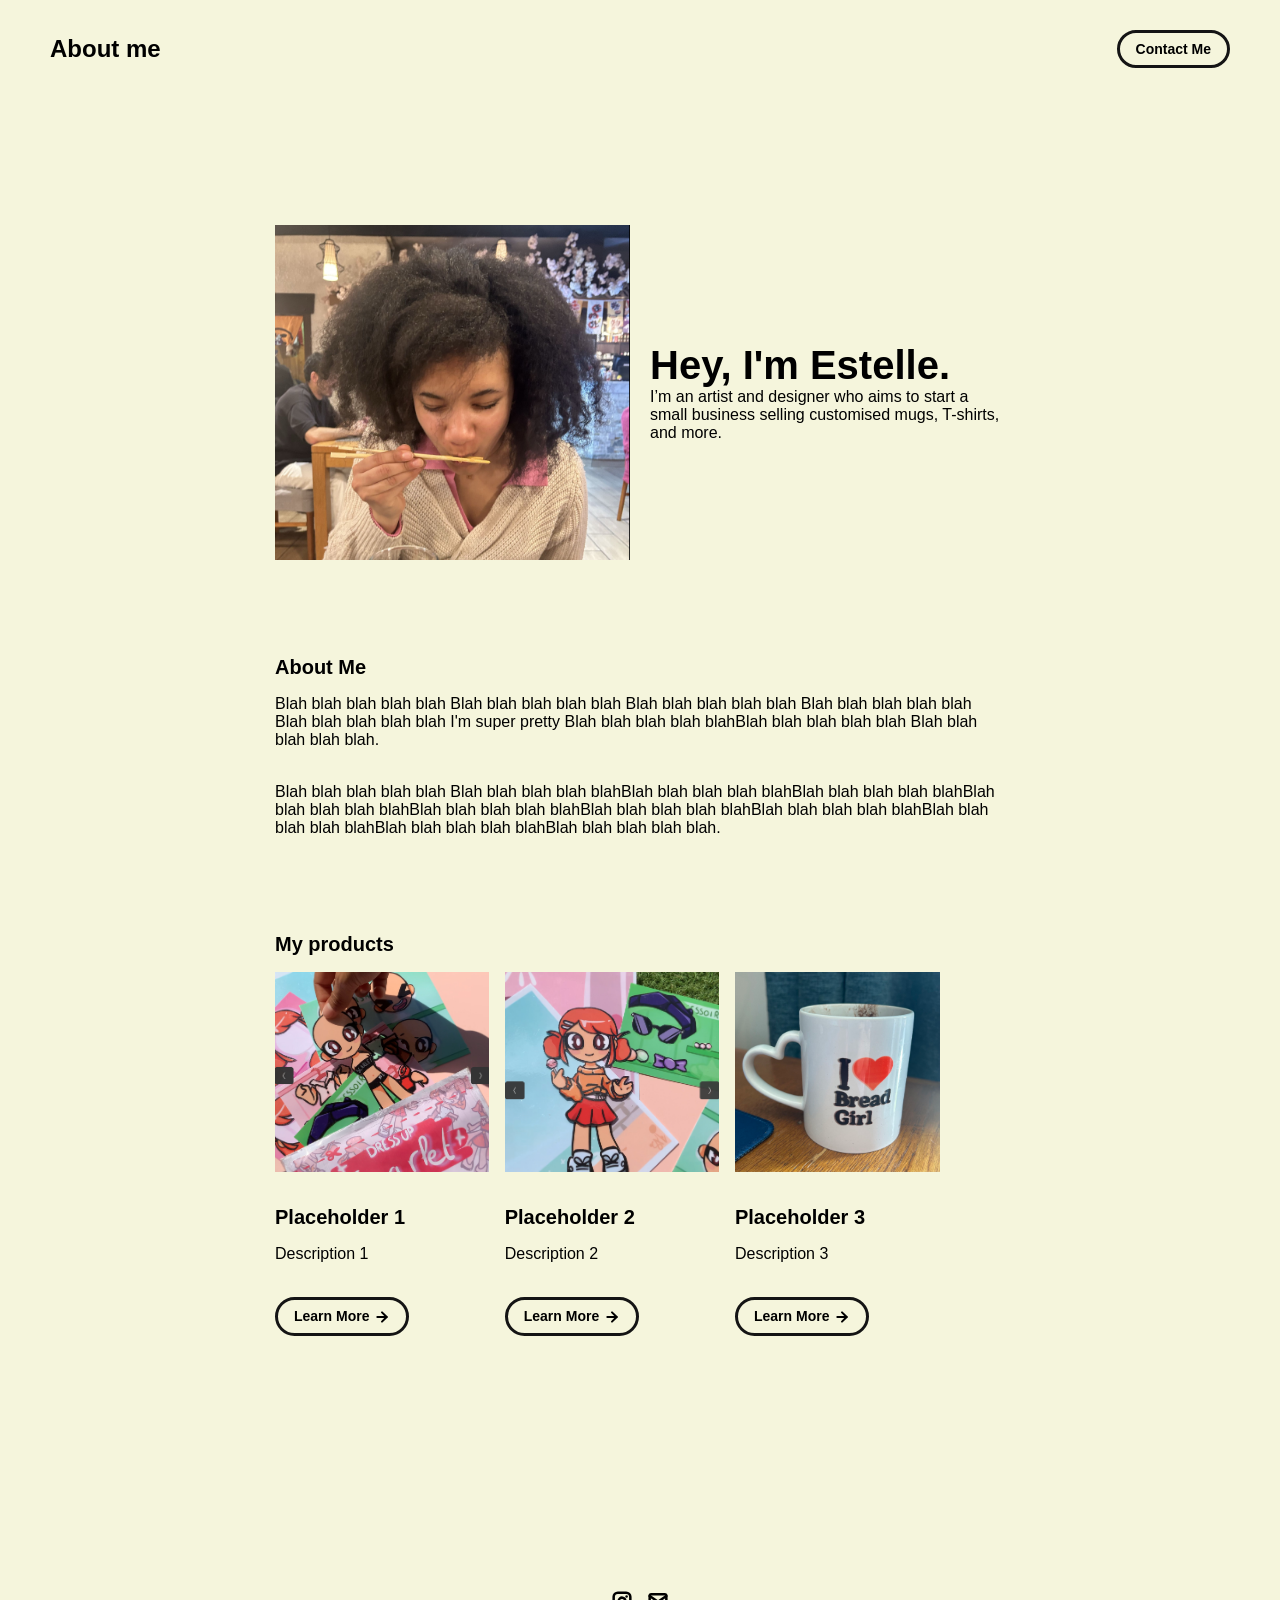
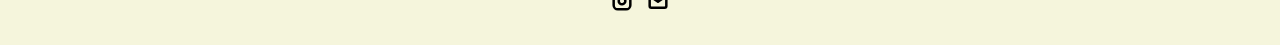
==== index.html @ 580070b2 "Update index.html" ====
<!DOCTYPE html>
<html lang="en">
	<head>
		<meta charset="utf-8">

    <link rel="icon" href="./assets/images/estou.png" />
		<title>Popsie's Wearables</title>
    <meta name="description" content="Popsie's site">
    <meta name="viewport" content="width=device-width, initial-scale=1" />

		<link rel="stylesheet" href="./css/layout.css">
    <link rel="stylesheet" href="./css/typography.css">
    <link rel="stylesheet" href="./css/utilities.css">

		<script defer src="./js/script.js"></script>
	</head>
	<body>
    <!-- NAVBAR -->
    <div class="navbar">
      <a class="nav-title-link" href="./index.html">
        <span class="nav-title">About me</span>
        <a class="button" href="mailto:poppsstella@gmail.com">
          <span class="button-text">Contact Me</span>
        </a>
      </a>
    </div>

    <!-- MAIN PAGE CONTENT -->
    <div id="main-content">

      <!-- PORTFOLIO HEADER -->
      <div id="portfolio-header">
        <div id="portfolio-header-image-container">
          <img src="./assets/images/estou.png" class="portfolio-header-image">
        </div>
        <div id="portfolio-header-text-container">
            <div class="header-text">
              <span class="main-title">Hey, I'm Estelle.</span>
              <div class="body-text">I’m an artist and designer who aims to start a small business selling customised mugs, T-shirts, and more.</div>
            </div>
        </div>
      </div>

      <div id="about-section">
        <span class="subheader-text">About Me</span>
        <div class="about-section-content">
          <div class="body-text">Blah blah blah blah blah Blah blah blah blah blah Blah blah blah blah blah Blah blah blah blah blah Blah blah blah blah blah I'm super pretty Blah blah blah blah blahBlah blah blah blah blah Blah blah blah blah blah.</div>
          <div class="body-text">Blah blah blah blah blah Blah blah blah blah blahBlah blah blah blah blahBlah blah blah blah blahBlah blah blah blah blahBlah blah blah blah blahBlah blah blah blah blahBlah blah blah blah blahBlah blah blah blah blahBlah blah blah blah blahBlah blah blah blah blah.</div>
        </div>
      </div>

      <!-- My products section-->
      <div id="my-work-section">
        <!-- TODO - Change the subheader-text to whatever you want the Projects section header to say -->
        <span class="subheader-text">My products</span>

        <div class="projects-container">
          <div class="project-card">
            <img src="./assets/images/scarlet3.png" class="project-image">
            <div class="project-card-text-container">
              <div class="subheader-text project-title">Placeholder 1</div>
              <div class="body-text project-card-text">Description 1</div>
            </div>
            <a class="button" href="./project-pages/project-template.html">
              <span class="button-text">Learn More</span>
              <image src="./assets/icons/arrow-right.svg" class="right-arrow-icon"/>
            </a>
          </div>
          <div class="project-card">
            <img src="./assets/images/scarlet4.png" class="project-image">
            <div class="project-card-text-container">
              <div class="subheader-text project-title">Placeholder 2</div>
              <div class="body-text project-card-text">Description 2</div>
            </div>
            <a class="button" href="./project-pages/project-template.html">
              <span class="button-text">Learn More</span>
              <image src="./assets/icons/arrow-right.svg" class="right-arrow-icon"/>
            </a>
          </div>
          <div class="project-card">
            <img src="./assets/images/mug.jpg" class="project-image">
            <div class="project-card-text-container">
              <div class="subheader-text project-title">Placeholder 3</div>
              <div class="body-text project-card-text">Description 3</div>
            </div>
            <a class="button" href="./project-pages/project-template.html">
              <span class="button-text">Learn More</span>
              <image src="./assets/icons/arrow-right.svg" class="right-arrow-icon"/>
            </a>
          </div>
        </div>
      </div>
    </div>

    <!-- FOOTER -->
    <div id="footer">
      <a class="icon-link" target="_blank" href="https://instagram.com/popsi_cycle">
        <image src="./assets/icons/instagram.svg" class="footer-icon"/>
      </a>
      <a class="icon-link" href="mailto:poppsstella@gmail.com">
        <image src="./assets/icons/mail.svg" class="footer-icon"/>
      </a>
    </div>

	</body>
</html>
---- css/layout.css ----
* {
  box-sizing: border-box;
}

html {
  text-size-adjust: none;
  -webkit-text-size-adjust: none;
  -moz-text-size-adjust: none;
  -ms-text-size-adjust: none;
}

body { 
  background-color: beige;
  margin: 0;
  -webkit-font-smoothing: antialiased;
  -moz-osx-font-smoothing: grayscale;
}




/* Main Page Layout */

#main-content {
  margin: 225px 425px;
  display: flex;
  flex-direction: column;
  gap: 96px;
}




/* Portfolio Header */

#portfolio-header {
  display: flex;
  gap: 20px;
  align-items: center;
}

#portfolio-header-image-container {
  display: flex;
  flex-direction: column;
  gap: 10px;
  flex-basis: 50%;
}

.portfolio-header-image {
  width: 100%;
  height: auto;
}

#portfolio-header-text-container {
  display: flex;
  flex-direction: column;
  gap: 34px;
  flex-basis: 50%;
}




/* About Section */

#about-section {
  display: flex;
  flex-direction: column;
  gap: 16px;
}

.about-section-content {
  display: flex;
  flex-direction: column;
  gap: 34px;
}




/* Project Section */

#my-work-section {
  display: flex;
  flex-direction: column;
  gap: 16px;
}

.projects-container {
  display: flex;
  gap: 34px 16px;
  flex-wrap: wrap;
}

    /* Project Cards */

    .project-card {
      max-width: calc((100% - 32px) / 3);
      display: flex;
      flex-direction: column;
      gap: 34px;
    }

    .project-card-text-container {
      flex-direction: column;
      display: flex;
      gap: 16px
    }

    .project-image {
      width: 100%;
      height: 200px;
      object-fit: cover;
      object-position: center;
    }




/* Project Pages */

#project-header {
  display: flex;
  flex-direction: column;
  gap: 16px;
}

.project-header-image {
  width: 100%;
  height: auto;
}

#project-details {
  display: flex;
  flex-direction: column;
  gap: 16px;
}

.project-details-content {
  display: flex;
  flex-direction: column;
  gap: 34px;
}

    /* Project Gallery */

    #project-gallery {
      display: flex;
      flex-direction: column;
      gap: 16px;
    }

    .project-gallery-content {
      display: flex;
      flex-wrap: wrap;
      gap: 34px 16px;
    }

    .gallery-image-container {
      width: 100%;
      display: flex;
      flex-direction: column;
      gap: 10px;
    }

    .gallery-image-container.half-width {
      width: calc((100% - 16px) / 2);
    }

    .gallery-image {
      width: 100%;
      height: auto;
    }


/* Extra Extra large devices (large laptops and desktops, 1200px and below) */
@media only screen and (max-width: 1600px) {
  #main-content {
    margin: 225px 275px;
  }
}

/* Extra large devices (large laptops and desktops, 1200px and below) */
@media only screen and (max-width: 1200px) {
  #main-content {
    margin: 225px 175px;
  }
}

/* Large devices (laptops/desktops, 1000px and below) */
@media only screen and (max-width: 1000px) {
  #main-content {
    margin: 225px 75px;
  }
}

/* Small devices (portrait tablets and large phones, 800px and below) */
@media only screen and (max-width: 800px) {
  #main-content {
    margin: 150px 50px;
  }

  #portfolio-header {
    flex-direction: column;
  }

  .project-card {
    max-width: calc((100% - 16px) / 2);
  }
}

/* Small devices (portrait tablets and large phones, 600px and below) */
@media only screen and (max-width: 600px) {
  #main-content {
    margin: 125px 20px;
  }

  .project-card {
    max-width: 100%;
  }
}
---- css/typography.css ----
body {
  font-family: "Helvetica Neue", Helvetica, Arial, sans-serif;
}

.nav-title {
  font-weight: 700;
  font-size: 24px;
}

.button-text {
  font-size: 14px;
  font-weight: 700;
}

.image-caption {
  font-size: 14px;
  font-weight: 500;
}

.main-title {
  font-size: 40px;
  font-weight: 700;
}

.subheader-text {
  font-size: 20px;
  font-weight: 700;
}

.body-text {
  font-size: 16px;
  font-weight: 500;
}

.project-card-text {
  overflow: hidden;
  text-overflow: ellipsis;
  display: -webkit-box;
  -webkit-line-clamp: 4;
  -webkit-box-orient: vertical;
}

.project-title {
  overflow: hidden;
  text-overflow: ellipsis;
  display: -webkit-box;
  -webkit-line-clamp: 1;
  -webkit-box-orient: vertical;
}
---- css/utilities.css ----
/* Icons */

.right-arrow-icon {
  width: 16px;
  height: 16px;
  margin-top: 1px;
}

.footer-icon {
  width: 20px;
  height: 20px;
}

a.icon-link {
  transition: transform 200ms ease-in-out;
}

a.icon-link:hover {
  cursor: pointer;
  stroke-width: 5;
  margin: 0;
  transform: rotate(15deg);
}


/* Navbar Styling */

.navbar {
  width: 100%;
  padding: 30px 50px;
  display: flex;
  justify-content: space-between;
  align-items: center;
  position: fixed;
  top: 0;
  left: 0;
}

.nav-title-link {
  color: black;
  text-decoration: none;
}

.nav-title-link:hover {
  text-decoration: underline;
}

/* Small devices (portrait tablets and large phones, 800px and below) */
@media only screen and (max-width: 800px) {
  .navbar {
    padding: 20px 20px;
    background-color: white
  }
}


/* Button Styling */

a.button {
  padding: 8px 16px;
  border: 3px solid #141414;
  border-radius: 50px;
  color: black;
  text-decoration: none;
  width: fit-content;
  display: flex;
  gap: 5px;
  align-items: center;
}

a.button:hover {
  text-decoration: underline;
  text-decoration-thickness: 2px;
  cursor: pointer;
}


/* Footer Styling */

#footer {
  width: 100%;
  display: flex;
  padding: 30px 50px;
  justify-content: center;
  align-items: center;
  gap: 16px;
}

/* Link Styling */
a.no-underline {
  text-decoration: none;
  color: black
}

a.no-underline:hover {
  text-decoration: underline;
  cursor: pointer;
}

/* Small devices (portrait tablets and large phones, 800px and below) */
@media only screen and (max-width: 800px) {
  #footer {
    padding: 20px 20px;
  }
}
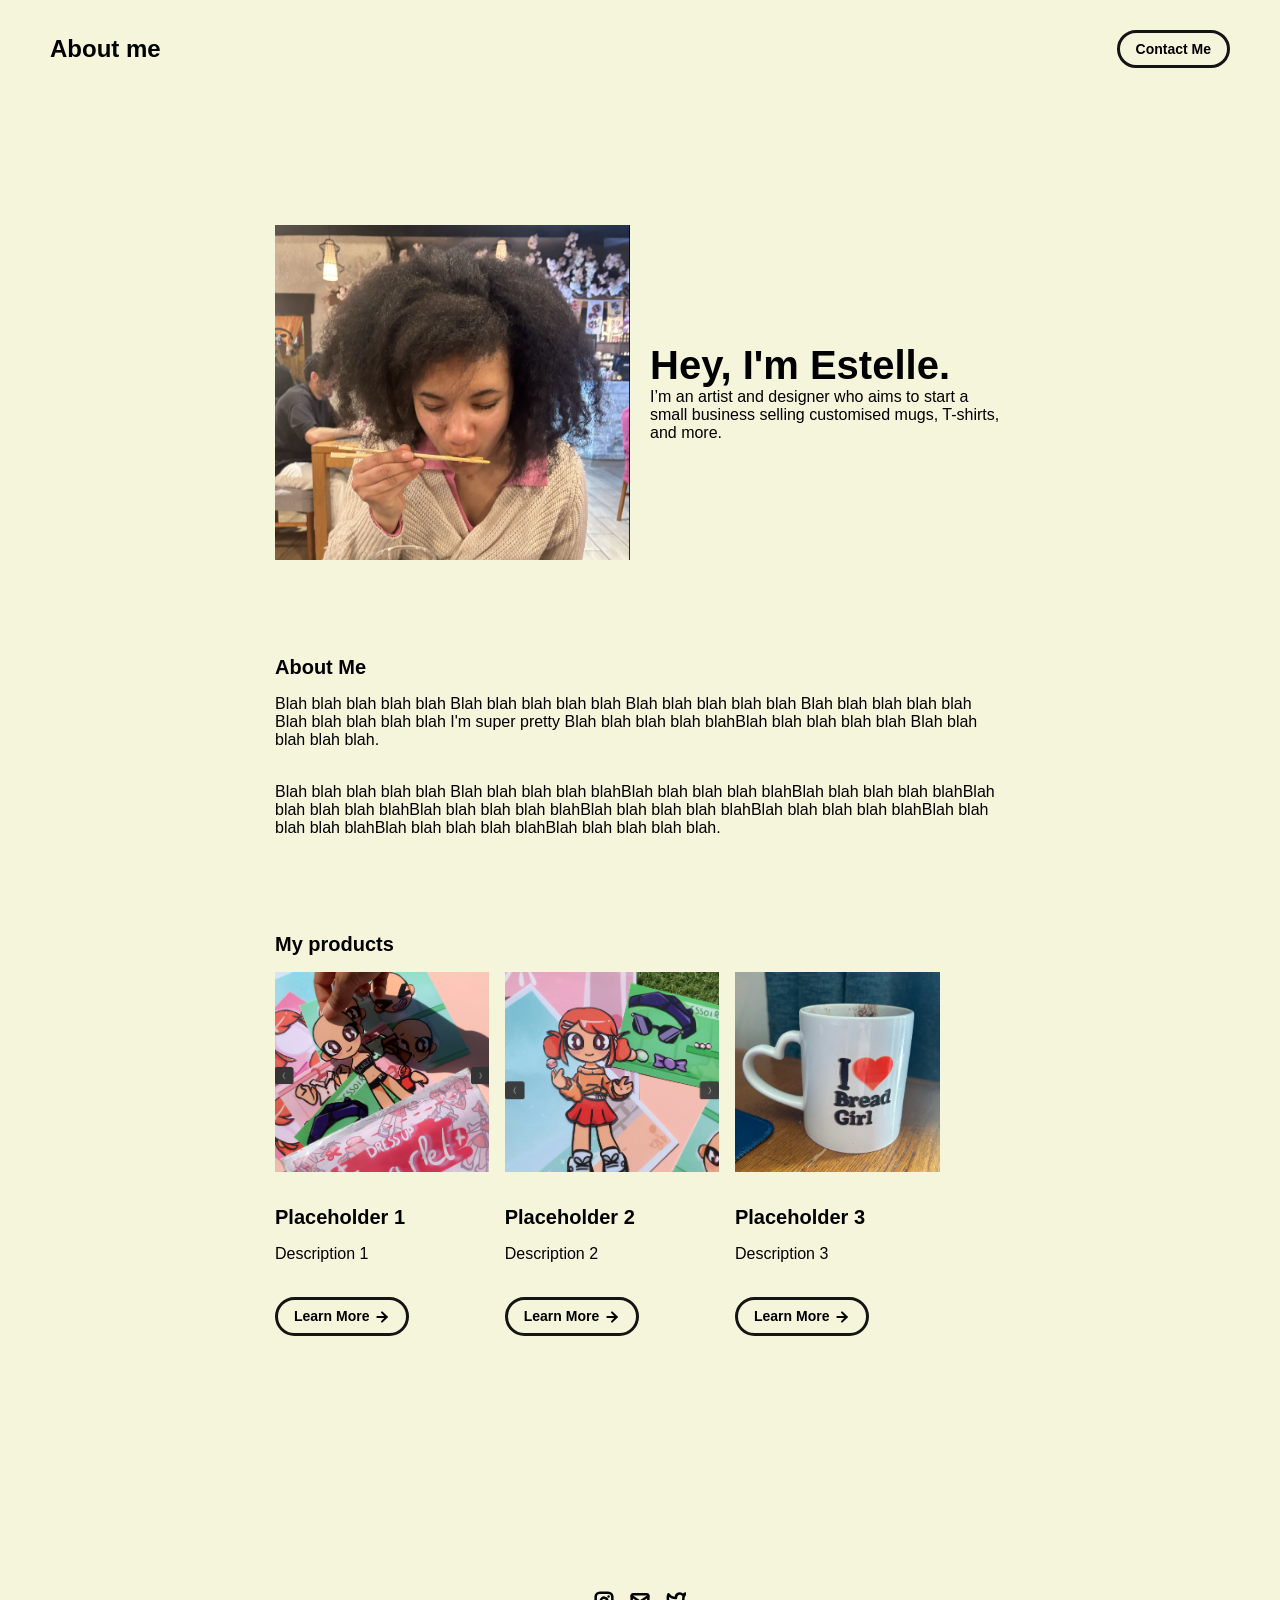
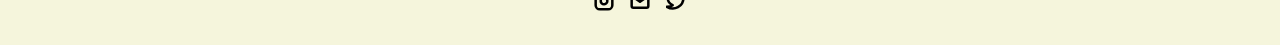
==== commit 8082c4e0: "Update index.html" ====
--- a/index.html
+++ b/index.html
@@ -100,6 +100,9 @@
       <a class="icon-link" href="mailto:poppsstella@gmail.com">
         <image src="./assets/icons/mail.svg" class="footer-icon"/>
       </a>
+	  <a class="icon-link" href="https://x.com/Mochi_popp">
+        <image src="./assets/icons/twitter.svg" class="footer-icon"/>
+      </a>
     </div>
 
 	</body>
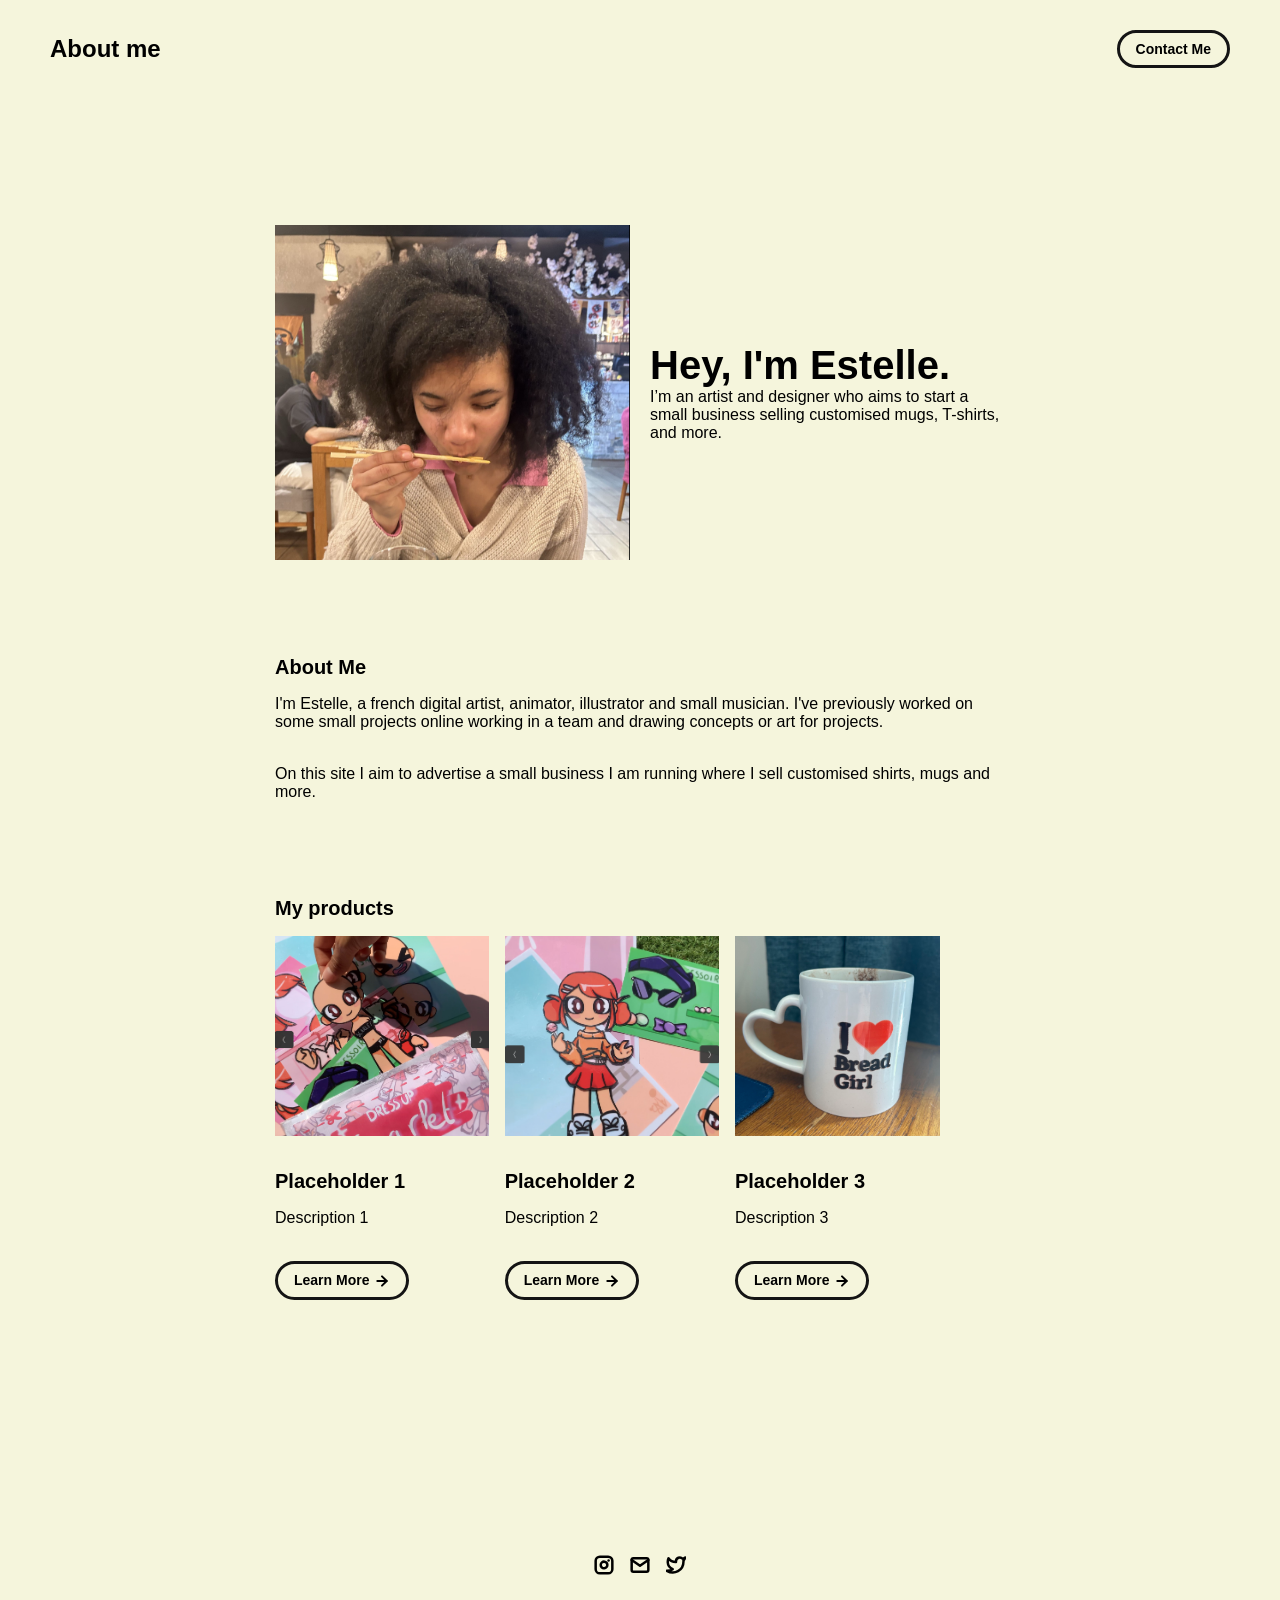
==== commit d7a63c85: "Update index.html" ====
--- a/index.html
+++ b/index.html
@@ -44,8 +44,8 @@
       <div id="about-section">
         <span class="subheader-text">About Me</span>
         <div class="about-section-content">
-          <div class="body-text">Blah blah blah blah blah Blah blah blah blah blah Blah blah blah blah blah Blah blah blah blah blah Blah blah blah blah blah I'm super pretty Blah blah blah blah blahBlah blah blah blah blah Blah blah blah blah blah.</div>
-          <div class="body-text">Blah blah blah blah blah Blah blah blah blah blahBlah blah blah blah blahBlah blah blah blah blahBlah blah blah blah blahBlah blah blah blah blahBlah blah blah blah blahBlah blah blah blah blahBlah blah blah blah blahBlah blah blah blah blahBlah blah blah blah blah.</div>
+          <div class="body-text">I'm Estelle, a french digital artist, animator, illustrator and small musician. I've previously worked on some small projects online working in a team and drawing concepts or art for projects.</div>
+          <div class="body-text">On this site I aim to advertise a small business I am running where I sell customised shirts, mugs and more.</div>
         </div>
       </div>
 
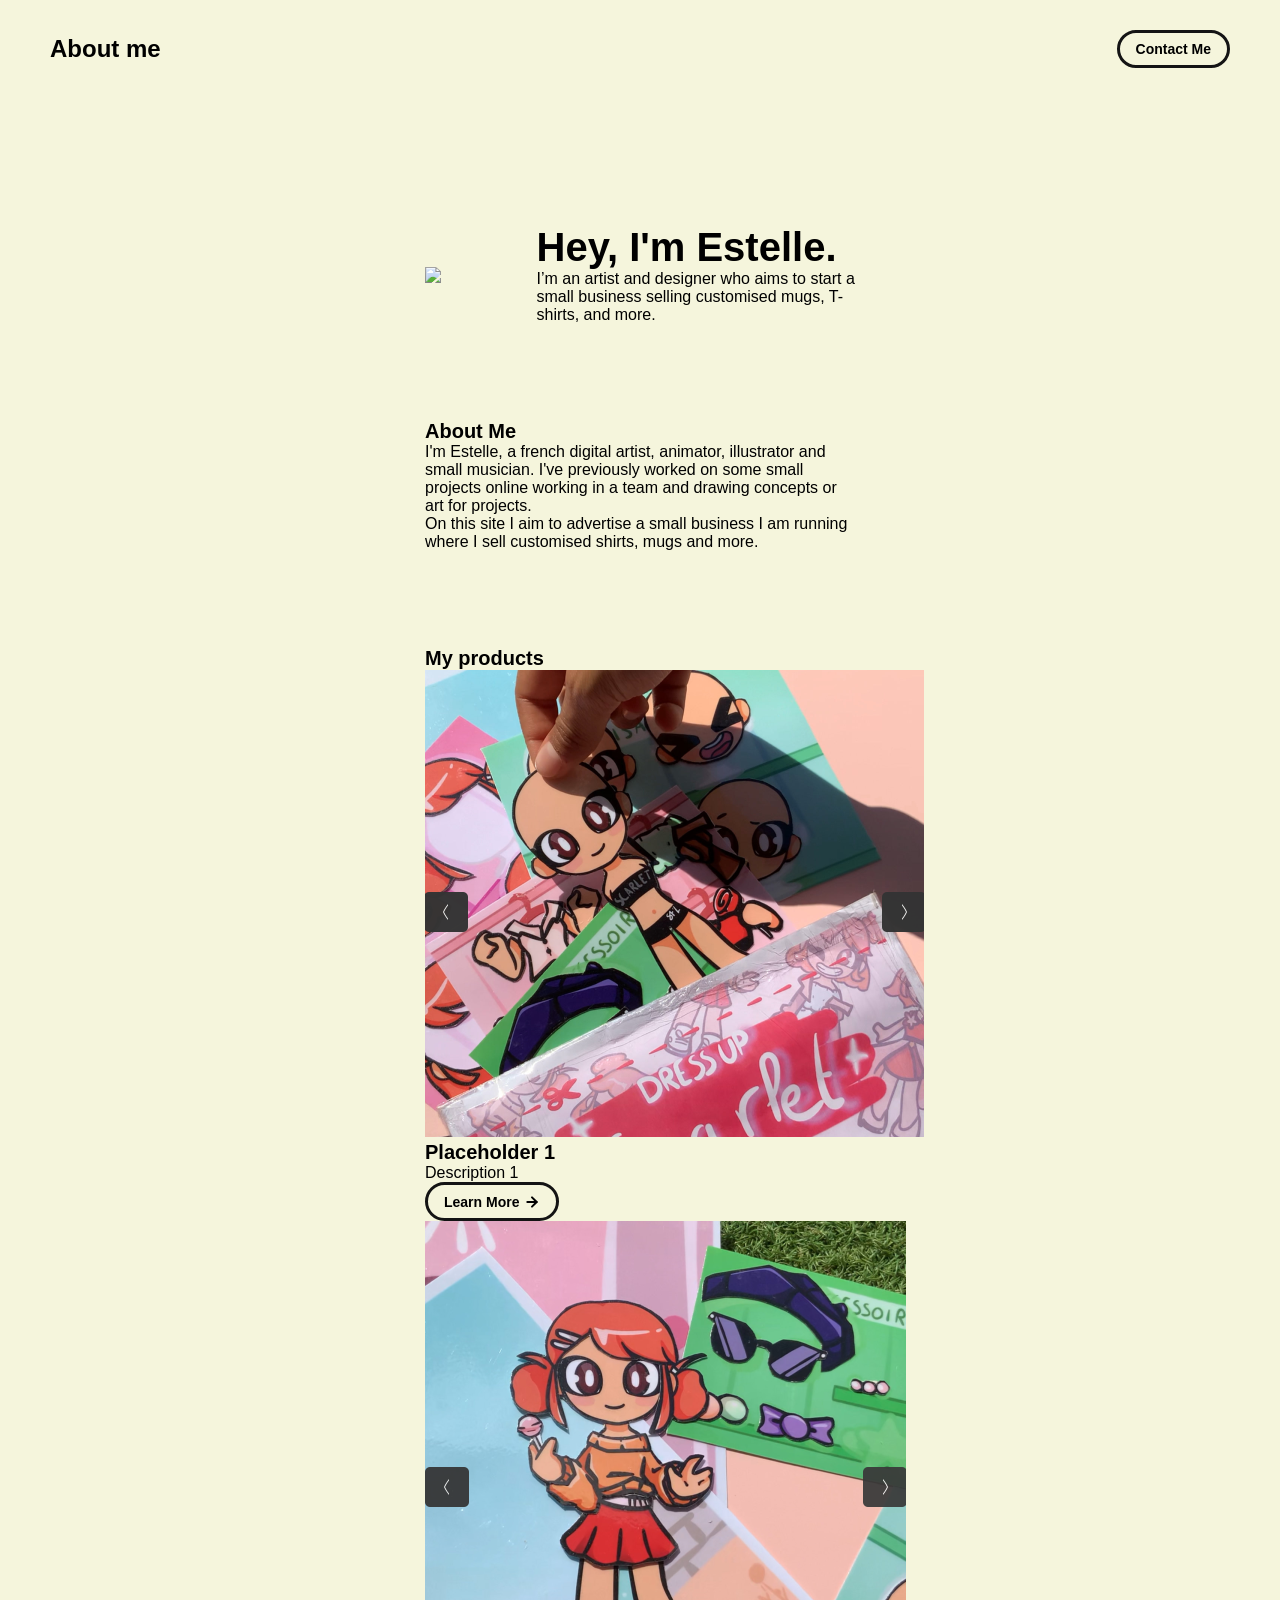
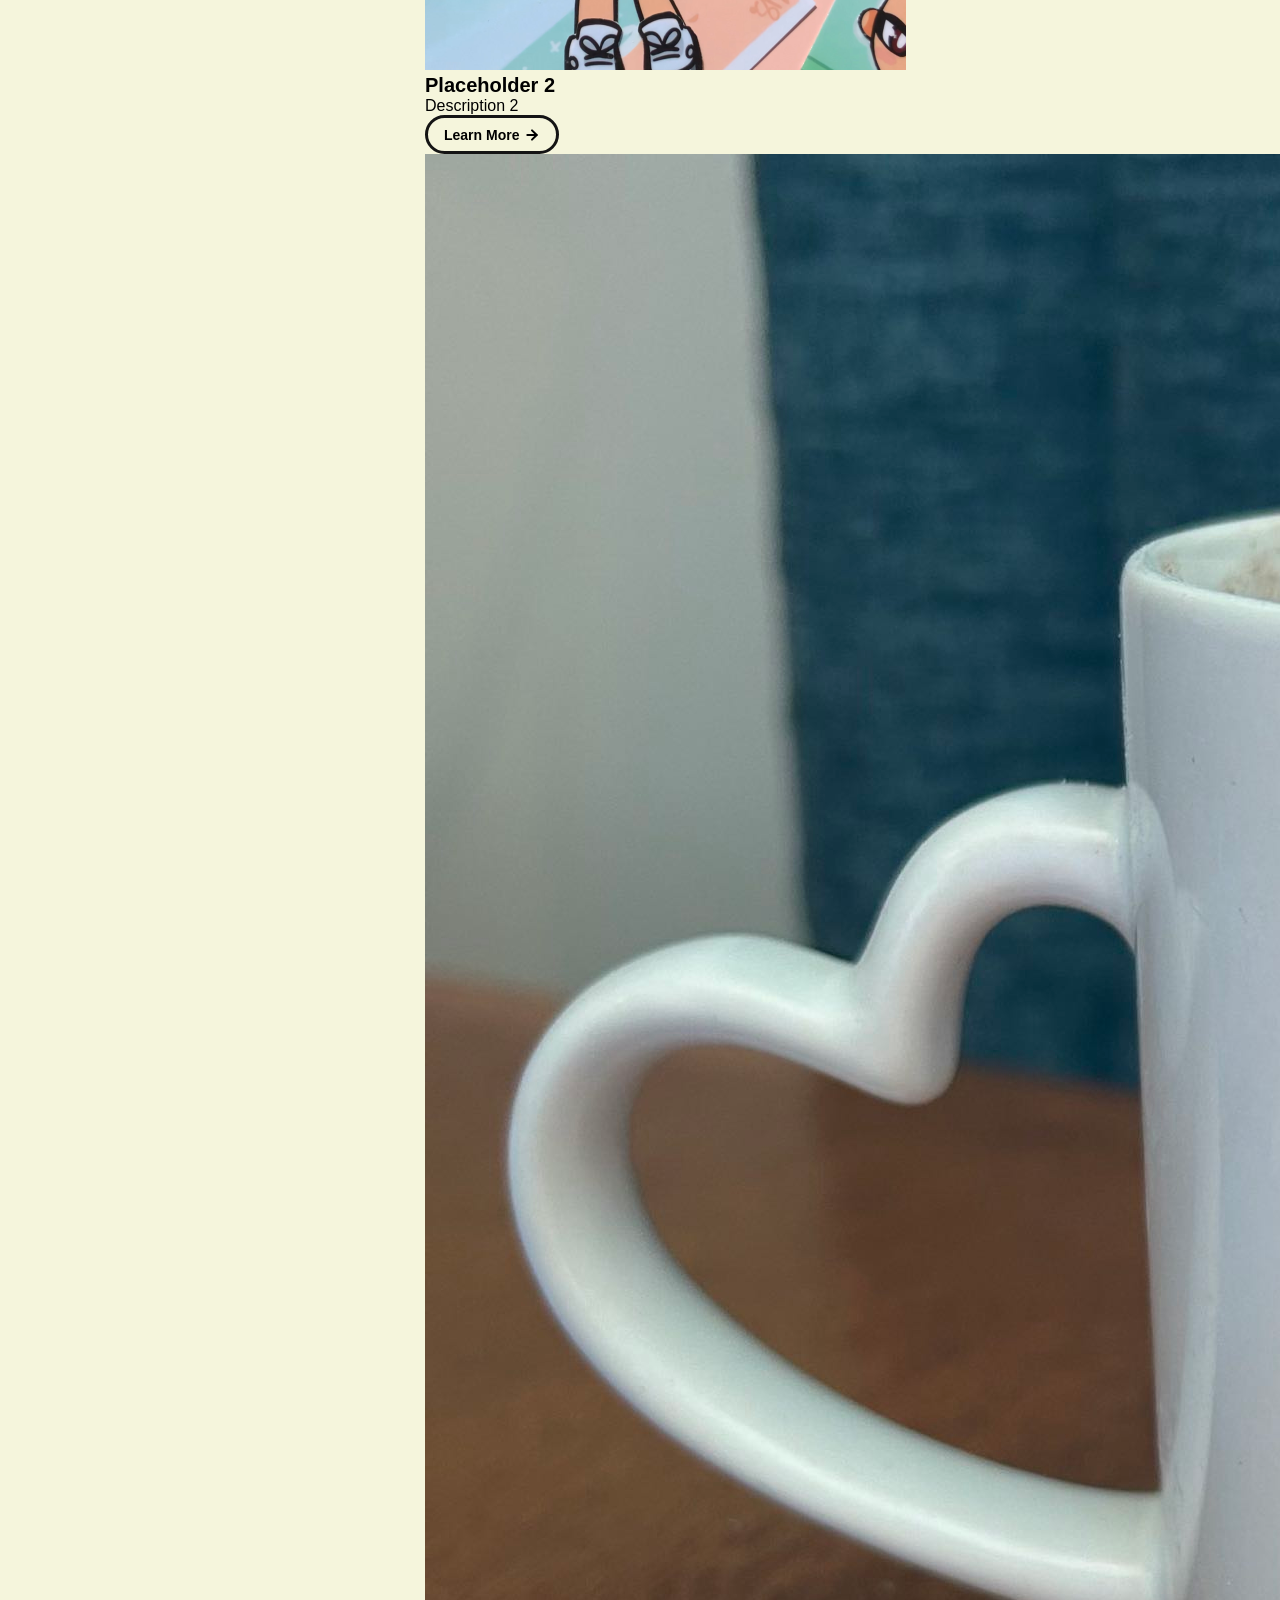
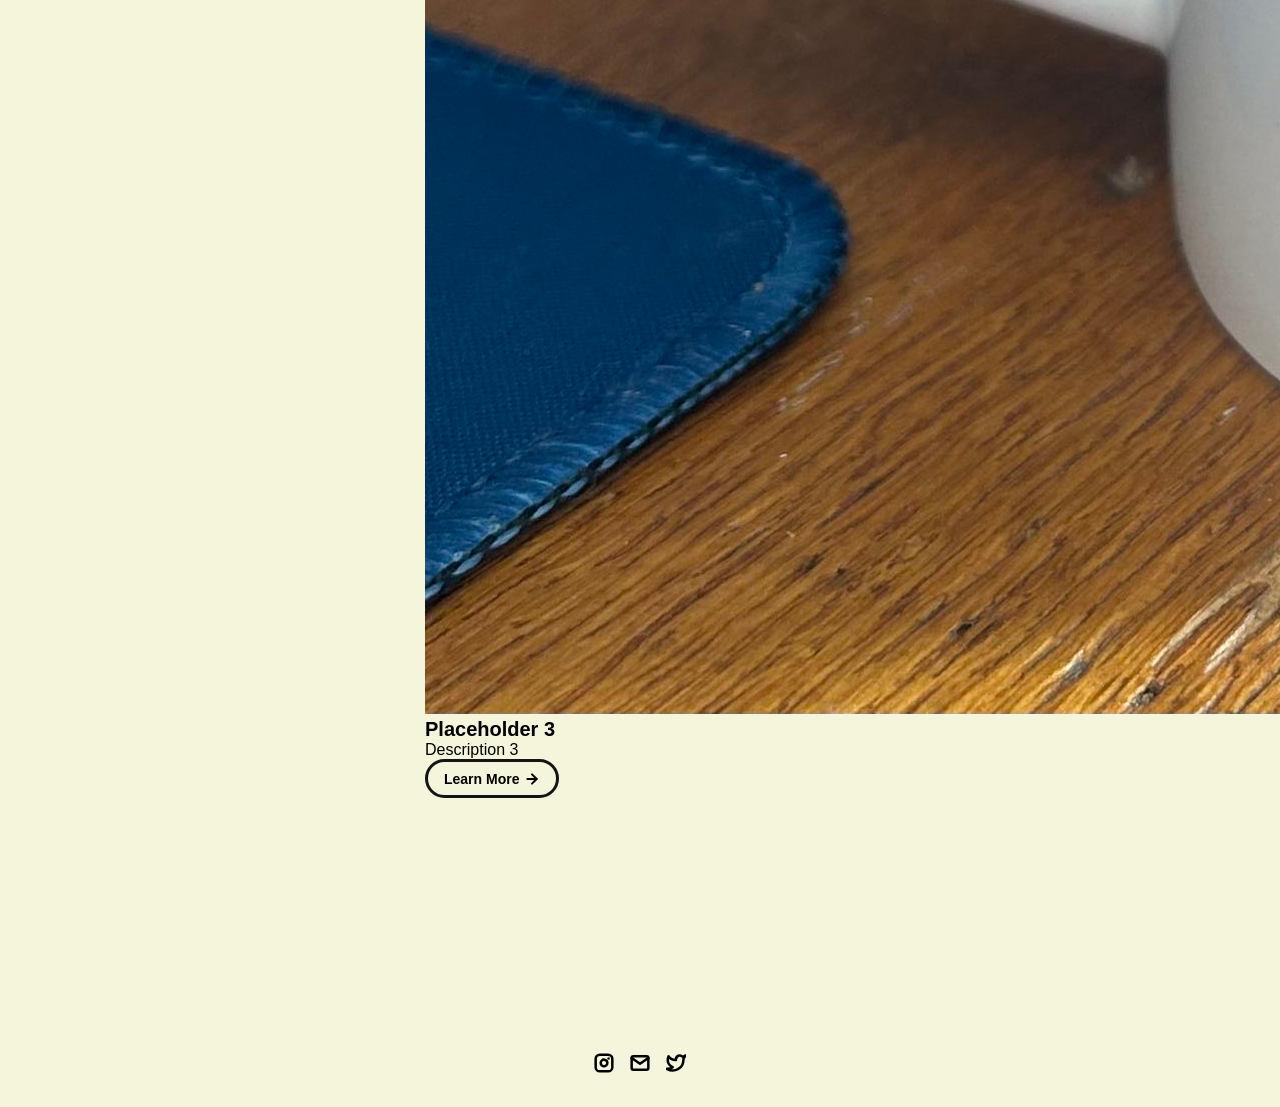
==== commit 44b3567a: "Update index.html" ====
--- a/index.html
+++ b/index.html
@@ -31,7 +31,7 @@
       <!-- PORTFOLIO HEADER -->
       <div id="portfolio-header">
         <div id="portfolio-header-image-container">
-          <img src="./assets/images/estou.png" class="portfolio-header-image">
+          <img src="./assets/images/estou2.png" class="portfolio-header-image">
         </div>
         <div id="portfolio-header-text-container">
             <div class="header-text">
--- a/css/layout.css
+++ b/css/layout.css
@@ -51,6 +51,12 @@
   height: auto;
 }
 
+.portfolio-header-image img {
+  height: 300px;
+  width: 300px;
+  border-radius: 0%;
+  border: 10px solid #ffffff;
+
 #portfolio-header-text-container {
   display: flex;
   flex-direction: column;
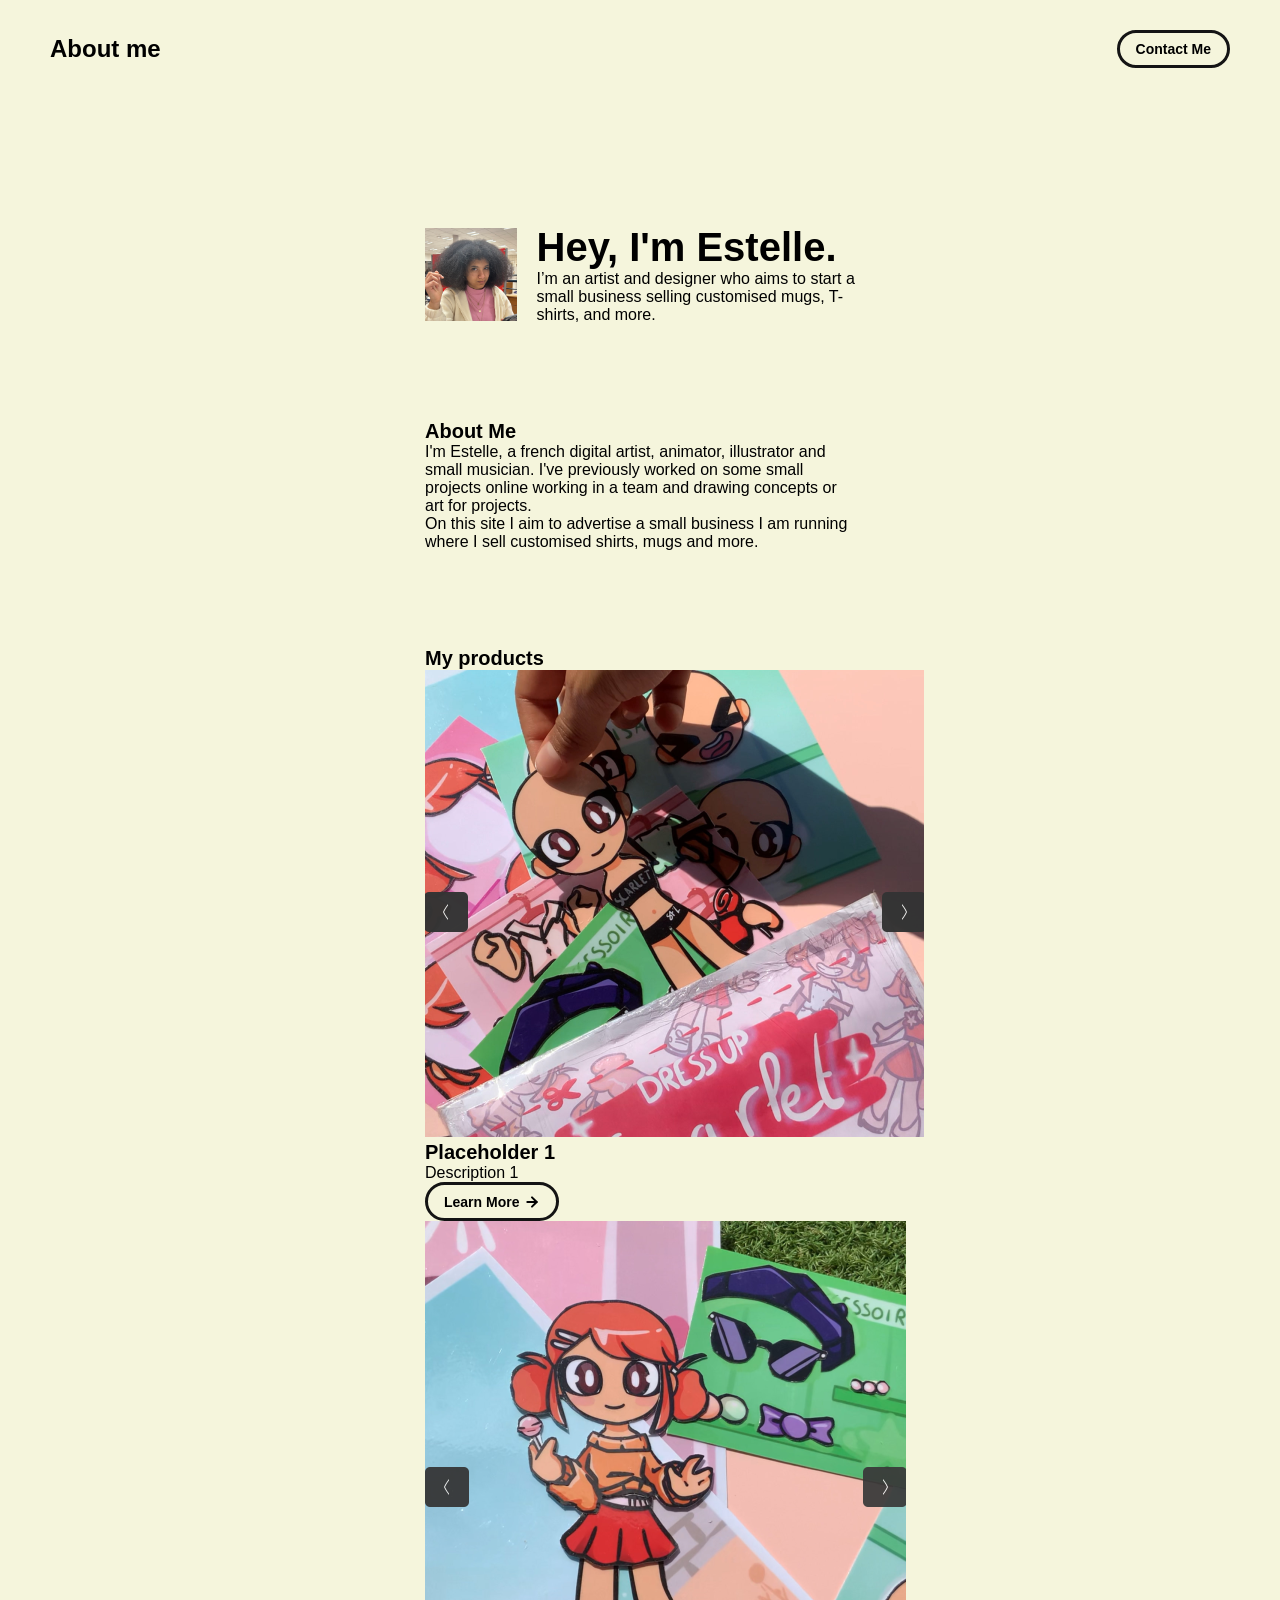
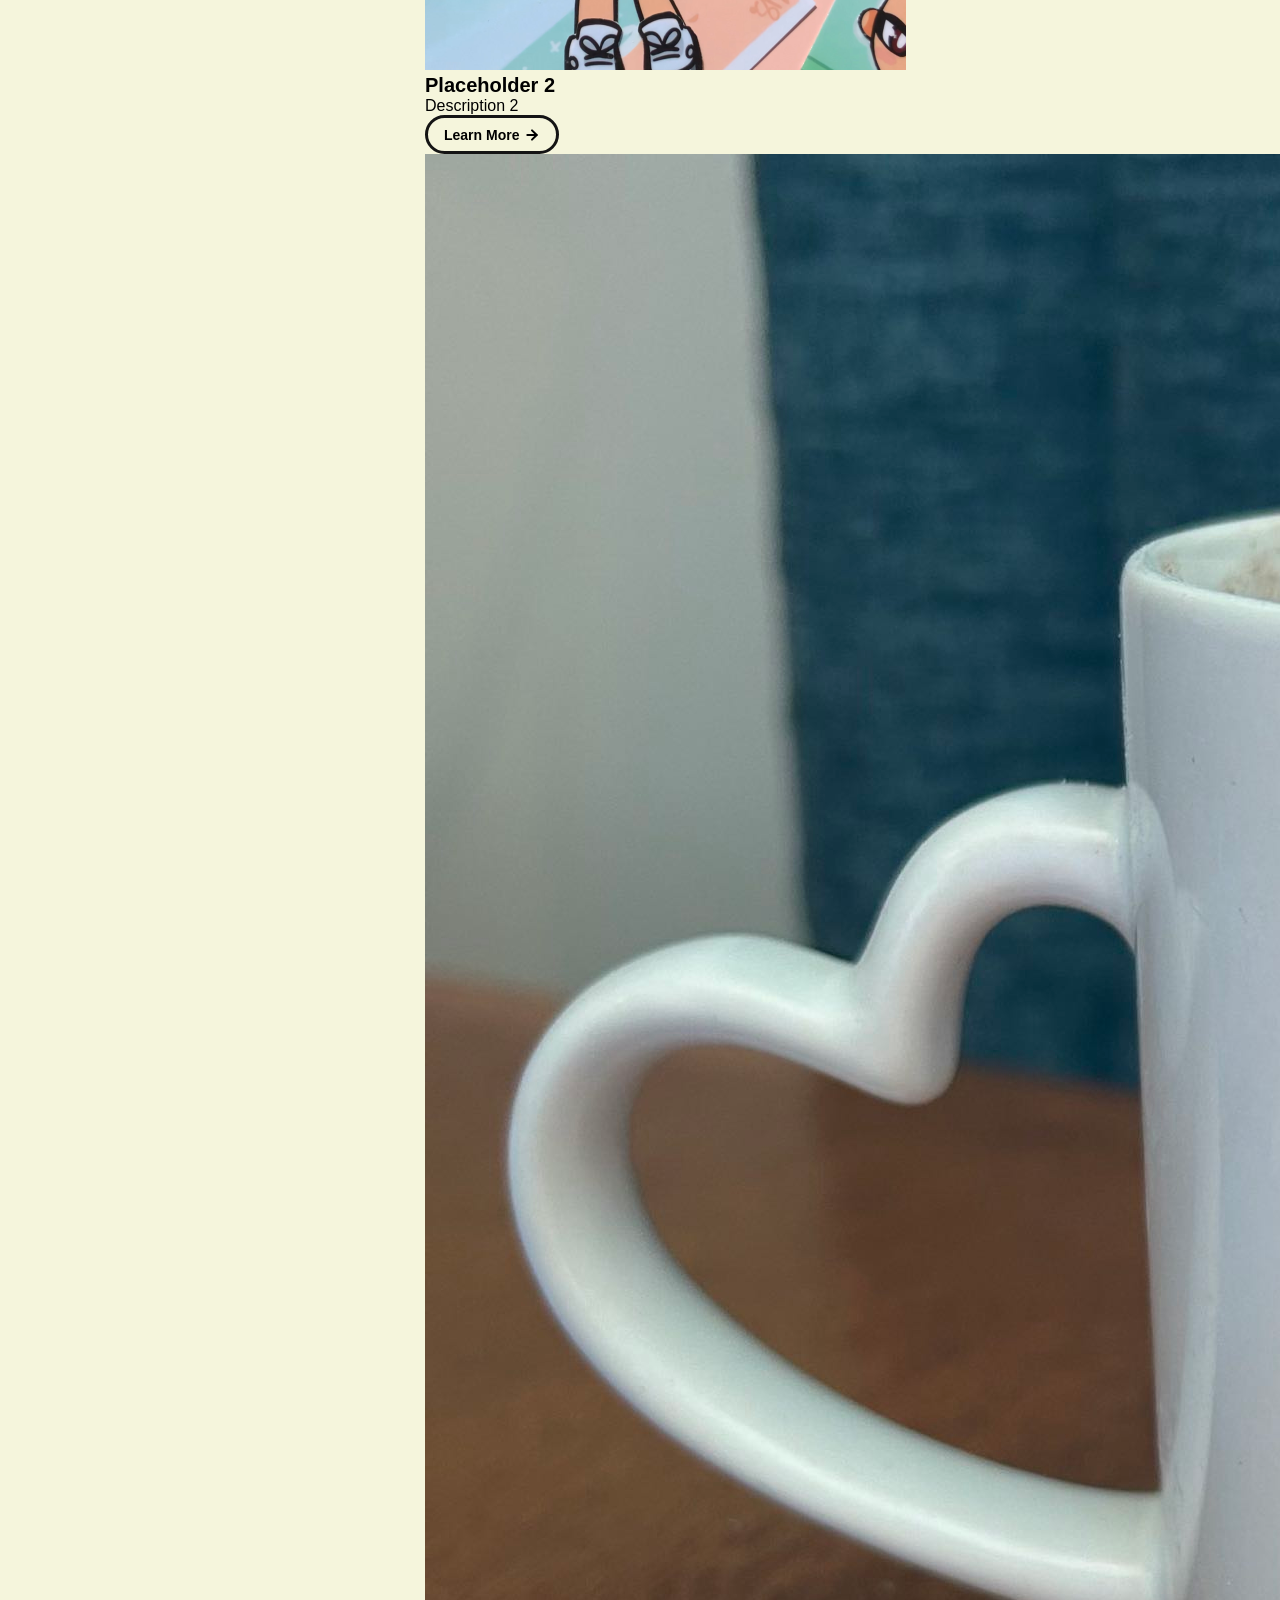
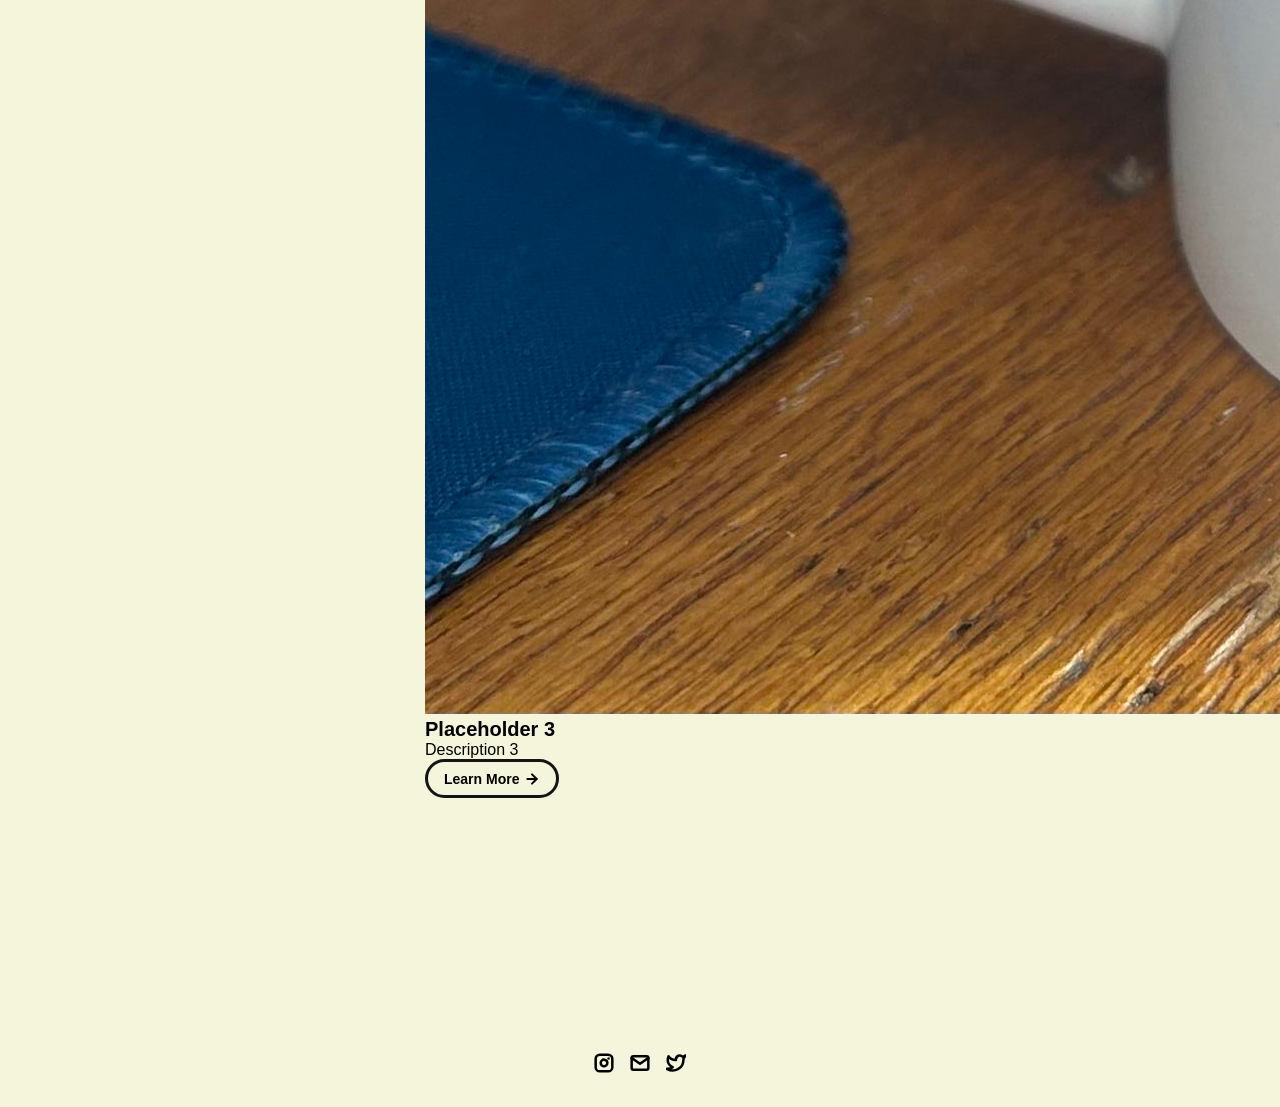
==== commit eca6e56a: "Update index.html" ====
--- a/index.html
+++ b/index.html
@@ -31,7 +31,7 @@
       <!-- PORTFOLIO HEADER -->
       <div id="portfolio-header">
         <div id="portfolio-header-image-container">
-          <img src="./assets/images/estou2.png" class="portfolio-header-image">
+          <img src="./assets/images/estou2.jpeg" class="portfolio-header-image">
         </div>
         <div id="portfolio-header-text-container">
             <div class="header-text">
--- a/css/layout.css
+++ b/css/layout.css
@@ -52,10 +52,11 @@
 }
 
 .portfolio-header-image img {
-  height: 300px;
-  width: 300px;
-  border-radius: 0%;
-  border: 10px solid #ffffff;
+  height: 400px;
+  width: 400px;
+  border-radius: 50%;
+  display: block;
+  margin: 50px auto;
 
 #portfolio-header-text-container {
   display: flex;
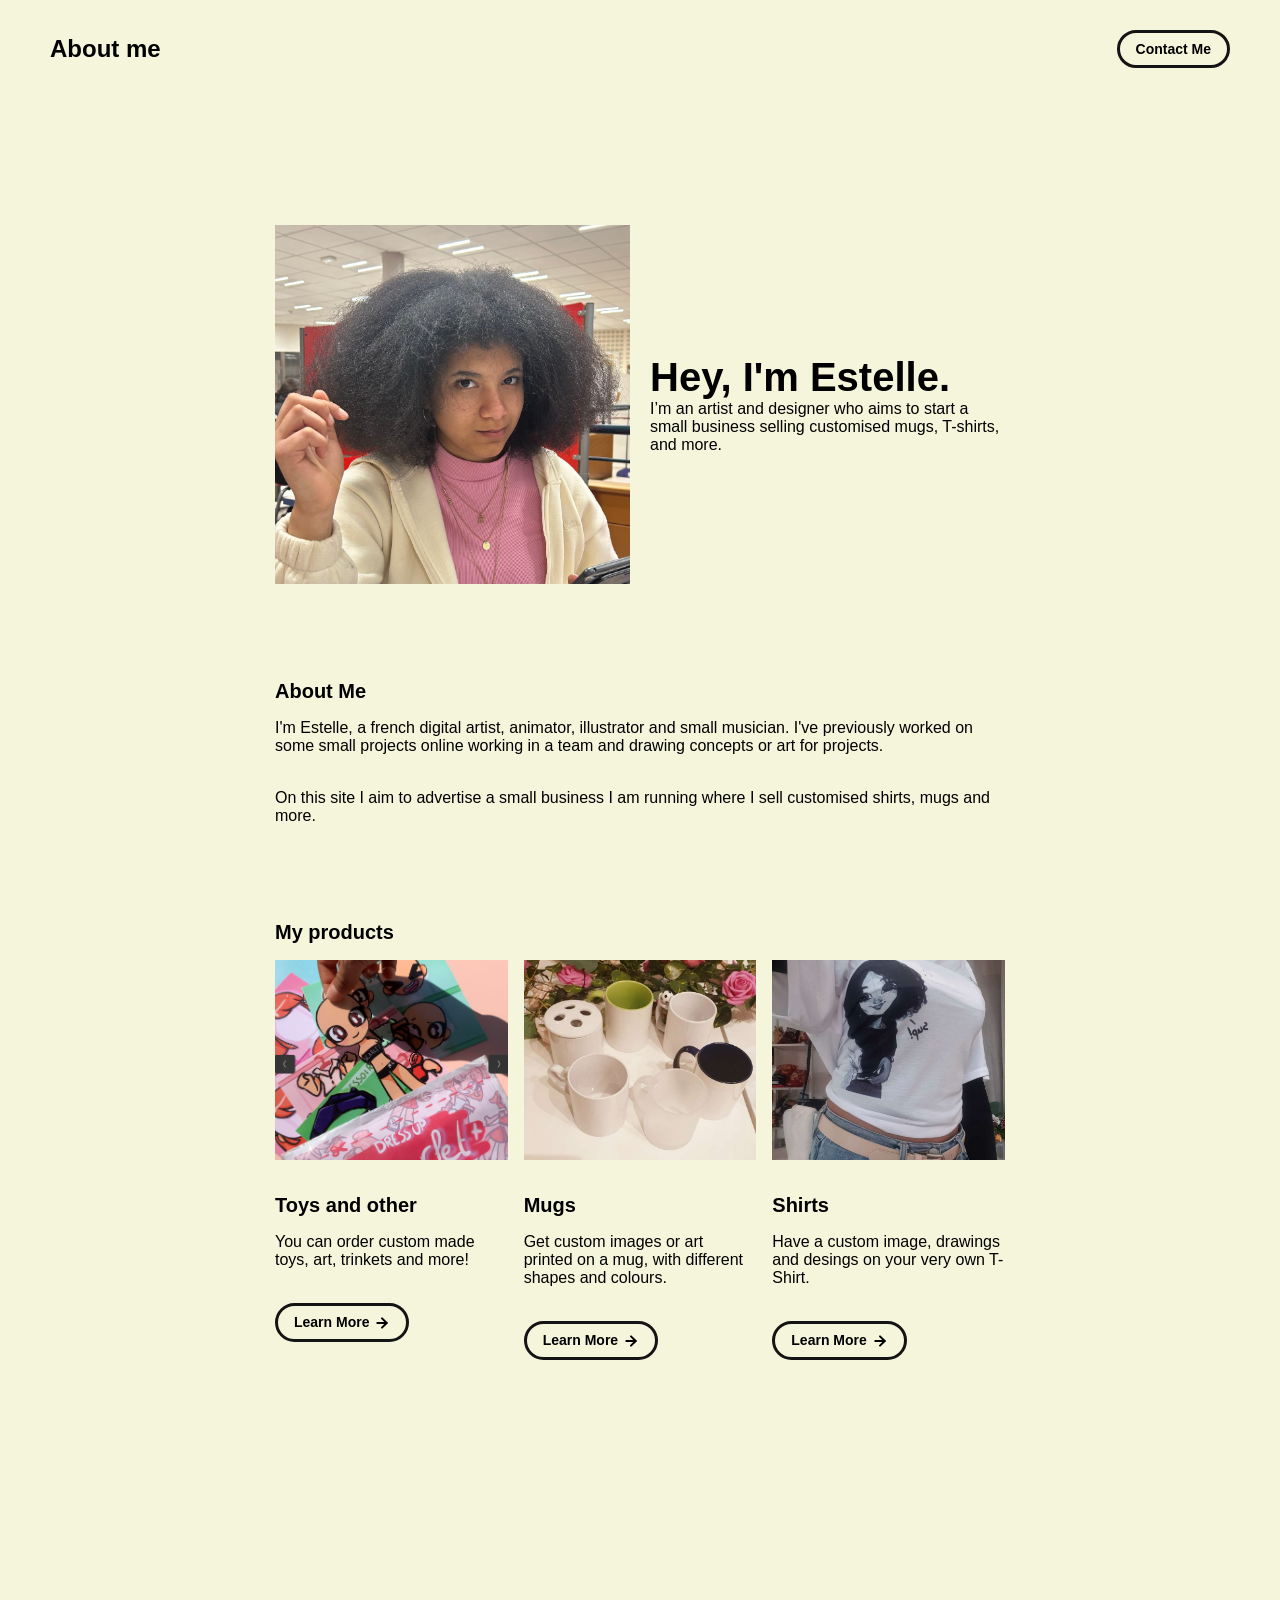
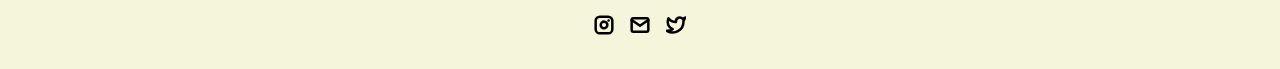
==== commit 5255bad6: "Update index.html" ====
--- a/index.html
+++ b/index.html
@@ -3,7 +3,7 @@
 	<head>
 		<meta charset="utf-8">
 
-    <link rel="icon" href="./assets/images/estou.png" />
+    <link rel="icon" href="./assets/images/Logo" />
 		<title>Popsie's Wearables</title>
     <meta name="description" content="Popsie's site">
     <meta name="viewport" content="width=device-width, initial-scale=1" />
@@ -58,8 +58,8 @@
           <div class="project-card">
             <img src="./assets/images/scarlet3.png" class="project-image">
             <div class="project-card-text-container">
-              <div class="subheader-text project-title">Placeholder 1</div>
-              <div class="body-text project-card-text">Description 1</div>
+              <div class="subheader-text project-title">Toys and other</div>
+              <div class="body-text project-card-text">You can order custom made toys, art, trinkets and more!</div>
             </div>
             <a class="button" href="./project-pages/project-template.html">
               <span class="button-text">Learn More</span>
@@ -67,10 +67,10 @@
             </a>
           </div>
           <div class="project-card">
-            <img src="./assets/images/scarlet4.png" class="project-image">
+            <img src="./assets/images/Mug1.jpg" class="project-image">
             <div class="project-card-text-container">
-              <div class="subheader-text project-title">Placeholder 2</div>
-              <div class="body-text project-card-text">Description 2</div>
+              <div class="subheader-text project-title">Mugs</div>
+              <div class="body-text project-card-text">Get custom images or art printed on a mug, with different shapes and colours.</div>
             </div>
             <a class="button" href="./project-pages/project-template.html">
               <span class="button-text">Learn More</span>
@@ -78,10 +78,10 @@
             </a>
           </div>
           <div class="project-card">
-            <img src="./assets/images/mug.jpg" class="project-image">
+            <img src="./assets/images/Shirt4.jpg" class="project-image">
             <div class="project-card-text-container">
-              <div class="subheader-text project-title">Placeholder 3</div>
-              <div class="body-text project-card-text">Description 3</div>
+              <div class="subheader-text project-title">Shirts</div>
+              <div class="body-text project-card-text">Have a custom image, drawings and desings on your very own T-Shirt.</div>
             </div>
             <a class="button" href="./project-pages/project-template.html">
               <span class="button-text">Learn More</span>
--- a/css/layout.css
+++ b/css/layout.css
@@ -57,6 +57,7 @@
   border-radius: 50%;
   display: block;
   margin: 50px auto;
+}
 
 #portfolio-header-text-container {
   display: flex;
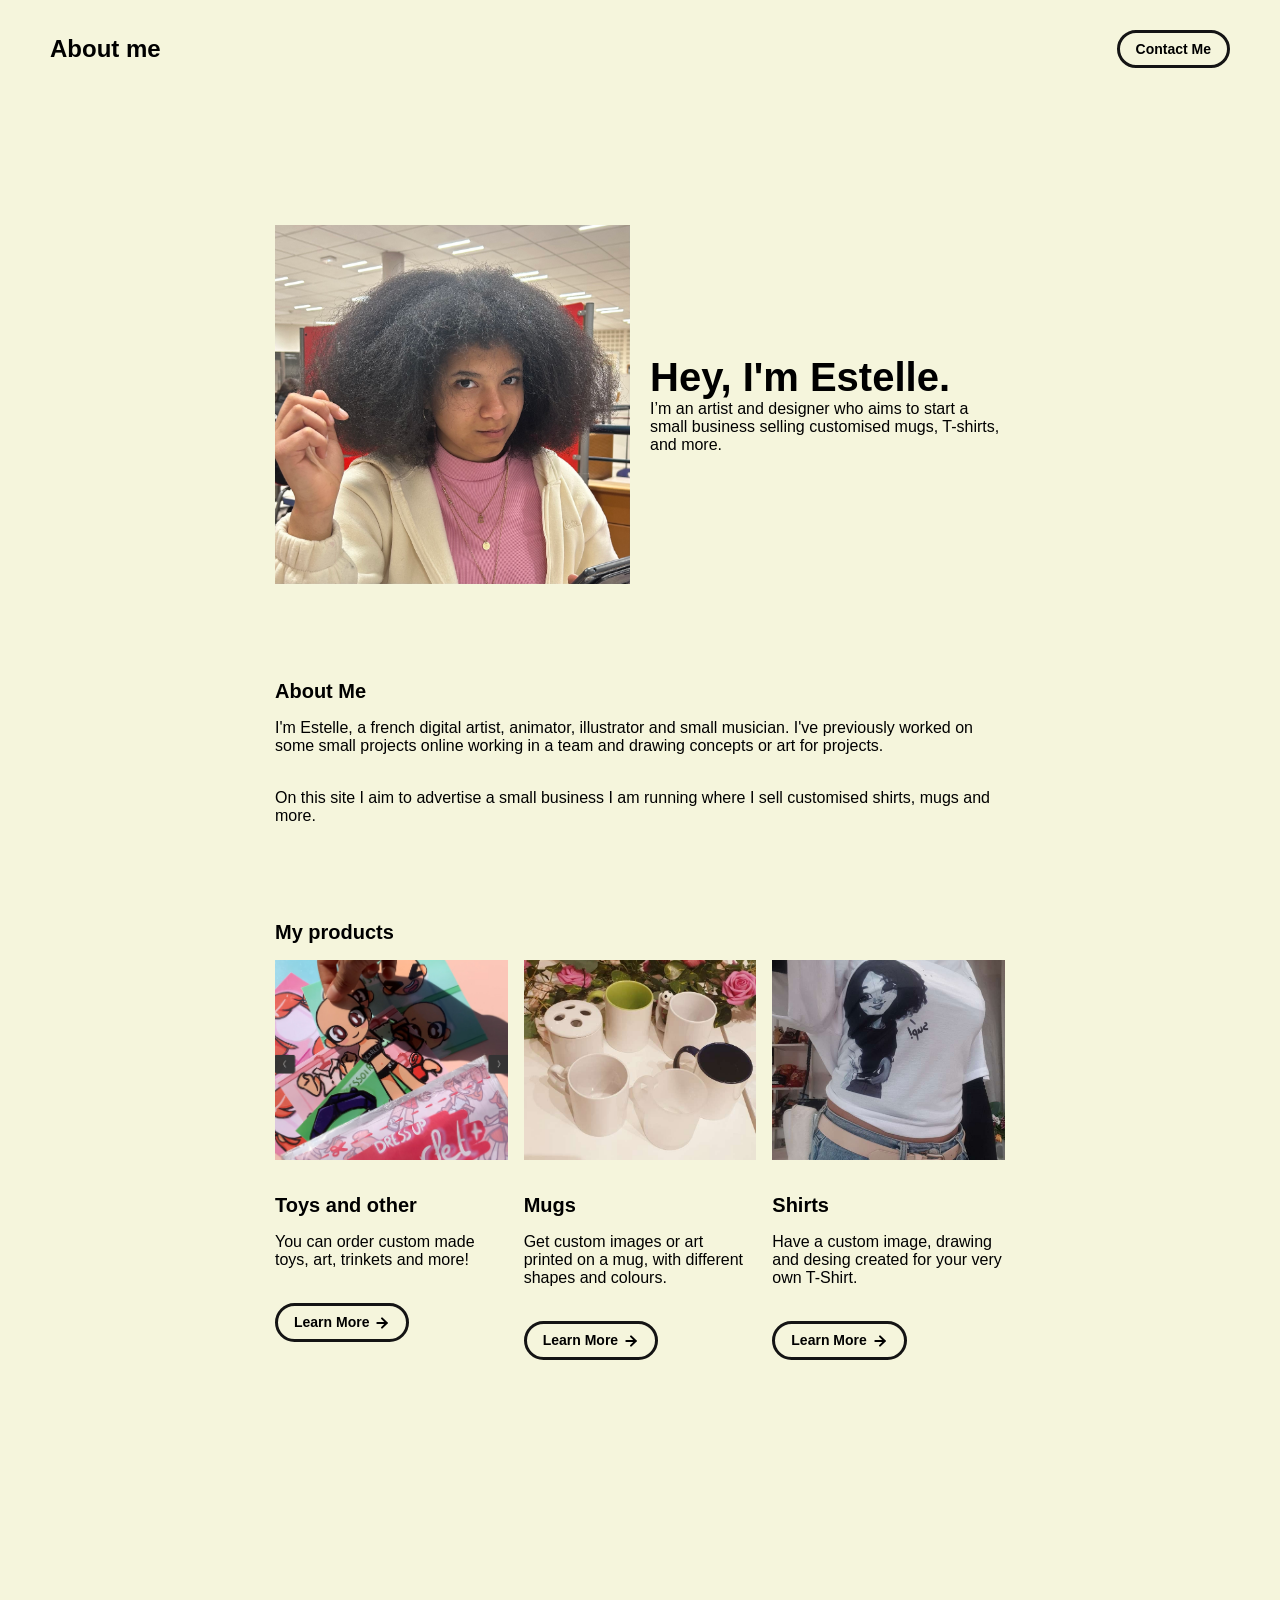
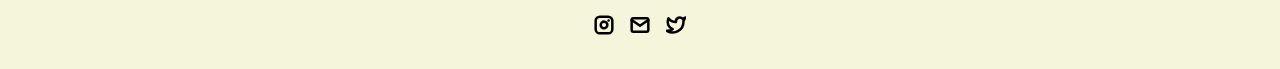
==== commit 721165dc: "Update index.html" ====
--- a/index.html
+++ b/index.html
@@ -81,7 +81,7 @@
             <img src="./assets/images/Shirt4.jpg" class="project-image">
             <div class="project-card-text-container">
               <div class="subheader-text project-title">Shirts</div>
-              <div class="body-text project-card-text">Have a custom image, drawings and desings on your very own T-Shirt.</div>
+              <div class="body-text project-card-text">Have a custom image, drawing and desing created for your very own T-Shirt.</div>
             </div>
             <a class="button" href="./project-pages/project-template.html">
               <span class="button-text">Learn More</span>
